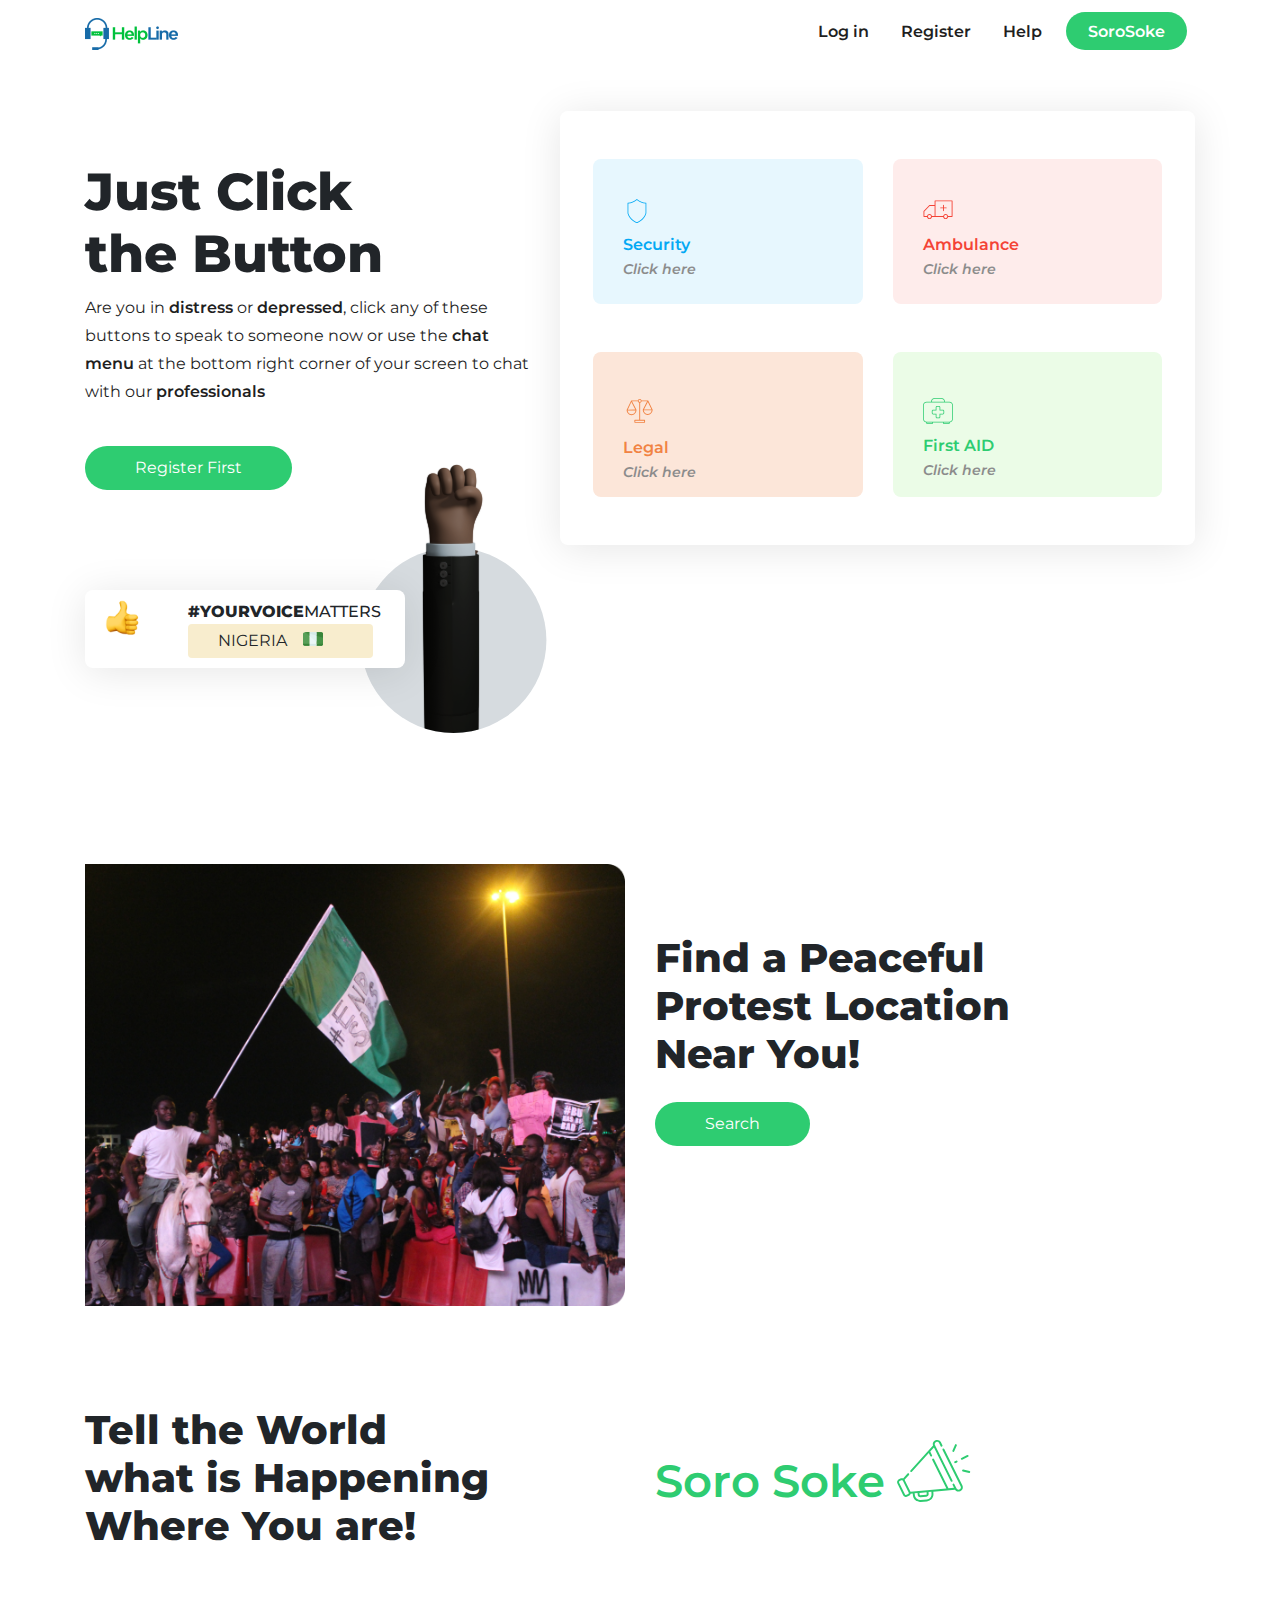
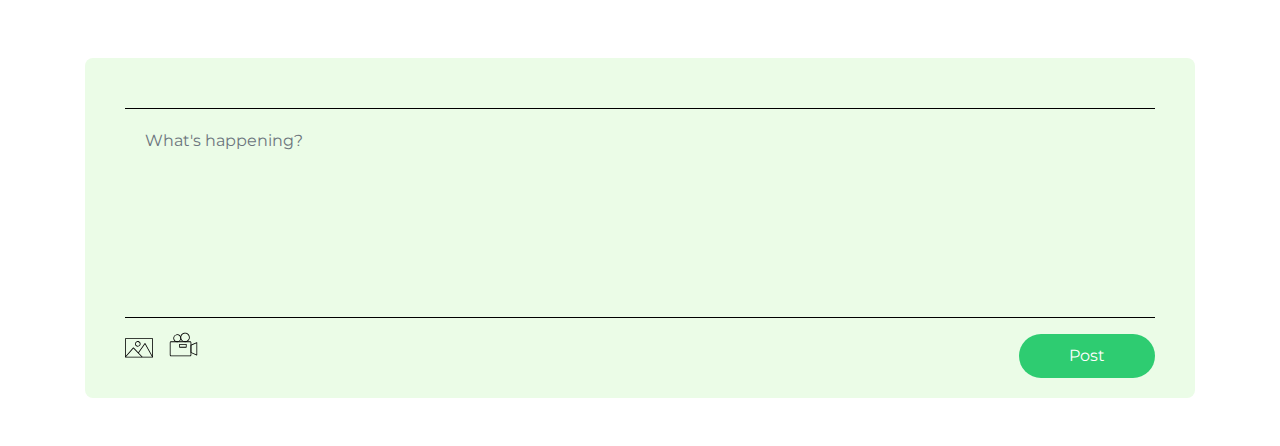
==== index.html @ 48ea81a5 "all states fixed" ====
<!DOCTYPE html>
<html lang="en">
<head>
    <meta charset="UTF-8">
    <meta name="viewport" content="width=device-width, initial-scale=1.0">
    <title>HelpLine</title>
    <!-- favicon -->

     <!-- fonts -->
     <link href="https://fonts.googleapis.com/css2?family=Montserrat&display=swap" rel="stylesheet">
     <!-- icons -->
     <link href="https://cdn.materialdesignicons.com/4.8.95/css/materialdesignicons.min.css" rel="stylesheet">
     <!-- bootstrap -->
     <link href="bootstrap-4.5.3-dist/css/bootstrap.min.css" rel="stylesheet">
     <link href="style.css" rel="stylesheet">

</head>
<body>
    

    <!-- Navigtion bar section -->
    <nav class="navbar navbar-expand-lg navbar-light">
        <div class="container">
            <a class="navbar-brand mt-1" href="index.html">
                <img src="img/logo.png" class="" alt="" loading="lazy">
            </a>
            <button class="navbar-toggler" type="button" data-toggle="collapse" data-target="#navbarNav" aria-controls="navbarNav" aria-expanded="false" aria-label="Toggle navigation">
              <span class="navbar-toggler-icon"></span>
            </button>
            <div class="collapse navbar-collapse" id="navbarNav">
              <ul class="navbar-nav ml-auto">
                <li class="nav-item px-lg-2 mt-1">
                  <a class="nav-link" id="nav-color" href="login.html">Log in <span class="sr-only">(current)</span></a>
                </li>
                <li class="nav-item px-lg-2 mt-1">
                  <a class="nav-link" id="nav-color" href="register.html">Register </a>
                </li>
                <li class="nav-item px-lg-2 mt-1">
                  <a class="nav-link nav-color" id="nav-color" href="#">Help</a>
                </li>
                <li class="nav-item px-lg-2 py-1">
                    <a class="nav-link soro" href="#" style="color: white; font-weight: 600;">SoroSoke</a>
                  </li>
              </ul>
            </div>
        </div> 
    </nav>

    <!-- end of navigation section -->

    <!-- modal for security -->
<!-- Modal -->
<div class="modal fade" id="exampleModal" tabindex="-1" aria-labelledby="exampleModalLabel" aria-hidden="true">
    <div class="modal-dialog modal-dialog-centered modal-dialog-scrollable">
      <div class="modal-content" style="background: #FFFFFF; border-radius: 8px; height: 400px;">
        <div class="modal-body pb-5" style="padding: 0px;">
            <div style="padding: 30px 20px 5px 40px;">
                <h3 style="color: #434343; line-height: 40px; font-weight: 800;">What State<br> are you? <span style="font-size: 16px; color: #03A9F4; font-weight: 600">Security</span></h3> 
               </div>
               

               <!-- list of all states -->
               <div id="states">

               </div>
            
    
            <!-- end of list for all states -->
        </div>

       
      
      
      </div>
    </div>
  </div>

    <!-- end of of modal for security -->

    <!-- section one -->
    <section>
        <div class="container mt-5">
            <div class="row">
                <!-- first column -->
                <div class="col-lg-5 mb-3">
                    <p class="d-sm-block d-lg-none">We are here because of you!</p>
                    <h3 class="just_click" style="font-weight: 800; font-size: 52px;">Just Click<br> the Button</h3>
                    <p class="d-none d-md-block" style="color: #1F1F1F; line-height: 28px;">Are you in <span style="font-weight: 600;">distress</span> or <span style="font-weight: 600;">depressed</span>, click any of these buttons to speak to  someone now or use the <span style="font-weight: 600;">chat menu</span> at the bottom right corner of your screen to chat with our <span style="font-weight: 600;">professionals</span></p>
                    <p class="d-sm-block d-md-none d-lg-none" style="color: #1F1F1F; line-height: 28px;">Are you in <span style="font-weight: 600; color:#2ECC71;">distress,</span> click any of these buttons below to speak to someone now. Are you <span style=" font-weight: 600; color:#2ECC71;">Depressed?</span> Please use the <span style=" font-weight: 600; color:#2ECC71;">Chat Menu</span> at the bottom right corner of your screen to chat with a <span style=" font-weight: 600; color:#2ECC71;">Professional!</span></p>
                    <div class="d-none d-md-block">
                    <a href="register.html" class="register_btn mt-4" style="text-decoration: none;">Register First</a>
                    </div>

                    <div class="thumb d-none d-md-block">
                        <div style="position: relative; z-index: 100; display: flex; padding: 10px 5px 10px 20px; width: 320px; background: #FFFFFF;box-shadow: 0px 4px 40px rgba(0, 0, 0, 0.1); border-radius: 8px;">
                            <img src="img/thumb.png" class="" width="35" height="35">
                            <div class="ml-5">
                                <p class="mb-0" style="font-weight: 800;">#YOURVOICE<span style="font-weight: 500;">MATTERS</span></p>
                                <div style="background: #F8EDCE; width: 185px; border-radius: 4px; padding: 5px 10px 5px 30px; display: flex;">
                                    <p class="mb-0">NIGERIA</p>
                                    <img class="ml-3" src="img/nigeria.svg" width="20" height="20">
                                </div>
                            </div>
                        </div>
                        <div class="d-none d-md-block" >
                            <img style="position: absolute; top: 350px; left: 140px;" src="img/hand.svg" class="img-fluid">
                        </div>      
                    </div>
                </div>
                <!-- second column -->
                
                <div class="col-lg-7">
                    <div class="card-home">

                        <!-- first row -->
                        <div class="row">
                            <div class="col-6 pt-5 pl-5">
                                <div class="features_security" style="cursor: pointer;" onclick="Security()">
                                        <img class="mt-3" src="img/security.svg" width="30" height="30">
                                        <p class="mt-2 mb-0" style="color: #03A9F4; font-weight: 600">Security</p>
                                        <a data-toggle="modal" data-target="#exampleModal" style="text-decoration: none; font-style: italic; font-size: 14px; font-weight: 600; color: #8C8C8C;">Click here</a>
                                </div>
                            </div>
                            <div class="col-6 pt-5 pr-5">
                                <div class="features_ambulance" style="cursor: pointer;" onclick="Ambulance()">
                                    <img class="mt-3" src="img/ambulance.svg" width="30" height="30">
                                    <p class="mt-2 mb-0" style="color: #F44336; font-weight: 600">Ambulance</p>
                                    <a style="text-decoration: none; font-style: italic; font-size: 14px; font-weight: 600; color: #8C8C8C;">Click here</a>
                                </div>
                            </div>
                        </div>

                        <!-- second row -->
                        <div class="row">
                            <div class="col-6 pt-5 pl-5 pb-5">
                                <div class="features_legal" style="cursor: pointer;" onclick="Legal()">
                                    <img class="mt-3" src="img/legal.svg" width="40" height="40">
                                    <p class="mt-2 mb-0" style="color: #F18343; font-weight: 600">Legal</p>
                                    <a style="text-decoration: none; font-style: italic; font-size: 14px; font-weight: 600; color: #8C8C8C;">Click here</a>
                                </div>
                            </div>
                            <div class="col-6 pt-5 pr-5 pb-5">
                                <div class="features_aid" style="cursor: pointer;" onclick="AID()">
                                    <img class="mt-4" src="img/first-aid-bag-outline.svg" width="30" height="30">
                                    <p class="mt-2 mb-0" style="color: #2ECC71; font-weight: 600">First AID</p>
                                    <a style="text-decoration: none; font-style: italic; font-size: 14px; color: #8C8C8C; font-weight: 600;">Click here</a>
                                </div>
                            </div>
                        </div>
                    
                    </div>
                </div>
            </div>

            <div class="thumb d-sm-block d-md-none d-lg-none">
                <div  style="position: relative; z-index: 100; display: flex; padding: 10px 5px 10px 20px; width: 320px; background: #FFFFFF;box-shadow: 0px 4px 40px rgba(0, 0, 0, 0.1); border-radius: 8px;">
                    <img src="img/thumb.png" class="" width="35" height="35">
                    <div class="ml-5">
                        <p class="mb-0" style="font-weight: 800;">#YOURVOICE<span style="font-weight: 500;">MATTERS</span></p>
                        <div style="background: #F8EDCE; width: 185px; border-radius: 4px; padding: 5px 10px 5px 30px; display: flex;">
                            <p class="mb-0">NIGERIA</p>
                            <img class="ml-3" src="img/nigeria.svg" width="20" height="20">
                        </div>
                    </div>
                </div>
                <div class="d-none d-md-block" >
                    <img style="position: absolute; top: 730px; left: 150px;" src="img/hand.svg" class="" width="260" height="250">
                </div>      
            </div>

        </div>
    </section>

    
    

    
    <!-- protesters view  -->
    <section class="protest-adjust">
        <div class="container"> 
        <div class="row">
            <div class="col-lg-6">
                <div>
                    <img src="img/protest.png" class="img-fluid">
                </div>
            </div>
            <div class="col-lg-6">
                <div class="">
                    <h1 class="protest">Find a Peaceful<br> Protest Location<br> Near You!</h1>
                     <button class="register_btn mt-3">Search</button>
                </div> 
            </div>
        </div>
        </div>

    </section>


    <!-- tell the world what is happening -->
    <section class="section-adjust">
        <div class="container">
            <div class="row">
                <div class="col-lg-6">
                    <h1 class="tell_heading">Tell the World<br> what is Happening<br> Where You are!</h1>
                </div>
                <div class="col-lg-6">
                    <div style="display: flex;">
                        <h4 class="tell_text mt-5">Soro Soke</h4>
                        <img class="ml-2 mt-4" src="img/megaphone.svg" class="" width="85" height="85">
                    </div>
                </div>
            </div>
        </div>
    </section>


    <!-- section chat and post -->
    <section class="section-adjust pb-5">
        <div class="container">
            <div class="message-box">
                <div class="message-text">
                    <div class="form-group">
                        <textarea class="form-control textarea" placeholder="What's happening?" id="textarea" rows="7"></textarea>
                      </div>
                      <div class="row">
                          <div class="col-6">
                              <div style="display: flex;">
                                <img src="img/pictures.svg" class="" width="28" height="28">
                                <img src="img/video-camera.svg" class="ml-3 mt-n1" width="29" height="29">
                              </div>
                              
                          </div>
                          <div class="col-6">
                              <div class="text-right">
                                <button class="register_btn">Post</button>
                              </div>
                          </div>
                      </div>
                </div>
            </div>
        </div>
    </section>





    <script src="dist/jquery.min.js"></script>
    <script src="bootstrap-4.5.3-dist/js/bootstrap.min.js"></script>
       <!-- tawk -->
    <!--Start of Tawk.to Script-->
<script type="text/javascript">
    var Tawk_API=Tawk_API||{}, Tawk_LoadStart=new Date();
    (function(){
    var s1=document.createElement("script"),s0=document.getElementsByTagName("script")[0];
    s1.async=true;
    s1.src='https://embed.tawk.to/5f8eb9acf91e4b431ec5f836/default';
    s1.charset='UTF-8';
    s1.setAttribute('crossorigin','*');
    s0.parentNode.insertBefore(s1,s0);
    })();
    </script>
    <!--End of Tawk.to Script-->

    <script>

        $(document).ready(function(){
            geolocation()


            // populates the nigerian states
            $.getJSON("states.json", function(data){
                for(i = 0; i < data.length; i++){
                    var result = data[i]
                    var statesDiv = `<div class="states">
                                     <div class="form-check">
                                        <input class="form-check-input" type="radio" name="exampleRadios" id="exampleRadios1" value="option1">
                                        <label class="form-check-label ml-3" for="exampleRadios1" >
                                            ${result}
                                        </label>
                                    </div>
                                    </div>`

                    $('#states').append(statesDiv);

                 }

            }).fail(function(){
                console.log("An error has occurred.");
            });

            })


        // security functionality
        function Security(){
            $('#secure').attr("href", "tel:+2348113116858")
        }
        // Get map location
        function geolocation(){
            if(navigator.geolocation){
                navigator.geolocation.getCurrentPosition(function (position) {
                console.log(position.coords.latitude)
                console.log(position.coords.longitude)
                getAddress(position.coords.latitude, position.coords.longitude)
                })
            }else{
                console.log("The Locator was denied..")
            }
           
        }

        function getAddress(lat, long){
            var failedUrl = "https://maps.googleapis.com/maps/api/geocode/json?latlng="+lat+","+long+"&key=AIzaSyAuivyEtFpvY-QUWlLdBueZXj95IvNQJtw"
            $.ajax({
            url: failedUrl,
            type: "GET",
            dataType: 'json',
            data: false,
            contentType: false,
                  cache: false,
            processData:false,
            beforeSend : function(jqXHR, settings)
            {
            },
            success: function(data)
            {
                console.log(data)
            },
            complete: function(jqXHR){
                  if(jqXHR.status == '401'){
                        window.location.replace('index.html')
                      }
              } 
            }) 

        }



    </script>

</body>
</html>
---- style.css ----
*{
    margin: 0;
    padding: 0;
    box-sizing: border-box;
}

body{
    font-family: 'Montserrat', sans-serif;
    /* background: #E5E5E5; */
}

/* nav links color */
#nav-color{
    color: #1F1F1F;
    font-weight: 600;
}

/* navigation bar styles */
.navbar-toggler {
    float: right;
    border: none;
    padding-right: 0;
  }
  .navbar-light .navbar-nav .nav-link{
    transition: all 0.5s;
  }
  .navbar-light .navbar-nav .nav-link:hover{
      color: #29d8db;
  }
  .navbar-toggler:active,
  .navbar-toggler:focus {
    outline: none;
  }
  .navbar-light .navbar-toggler-icon {
    width: 24px;
    height: 17px;
    background-image: none;
    position: relative;
    border-bottom: 1px solid #777;
      transition: all 300ms linear;
  }
  .navbar-light .navbar-toggler-icon:after, 
  .navbar-light .navbar-toggler-icon:before{
    width: 24px;
    position: absolute;
    height: 1px;
    background-color: #777;
    top: 0;
    left: 0;
    content: '';
    z-index: 2;
      transition: all 300ms linear;
  }
  .navbar-light .navbar-toggler-icon:after{
    top: 8px;
  }
  .navbar-toggler[aria-expanded="true"] .navbar-toggler-icon:after {
    transform: rotate(45deg);
  }
  .navbar-toggler[aria-expanded="true"] .navbar-toggler-icon:before {
    transform: translateY(8px) rotate(-45deg);
  }
  .navbar-toggler[aria-expanded="true"] .navbar-toggler-icon {
    border-color: transparent;
  }

  /* error show display */
  .error{
	display: none;
}
.error_show{
	color: red;
}
/* Sorosoke button style */
.soro{
    background: #2ECC71;
    border-radius: 22px;
    width: 121px;
    height: 38px;
    text-align: center;
}

.register_btn{
    background: #2ECC71;
  border-radius: 28px;
  color: white;
  padding: 10px 50px;
  transition: all 0.5s;
  border: none;
  display: inline-block;
  text-decoration: none;
  vertical-align: middle;
  outline:  0 none;
}
.register_btn:hover{
    color: white;
}

.register_btn:focus{
    outline: 0 none;
}
  /*disabled functionality  */
  .register_btn:disabled {
    color: #fff;
    background-color: #2ECC71;
    border-color: #2ECC71;
    pointer-events: none;
    opacity: .65;
}

.section-adjust{
    margin-top: 100px;
}

.protest-adjust{
    margin-top: 180px;
}

.thumb{
    margin-top: 100px;
}


.just_click{
    margin-top: 50px;
}

/* Features of helpline design */
.card-home{
    background: #FFFFFF;
    border-radius: 8px;
    box-shadow: 0px 4px 40px rgba(0, 0, 0, 0.1);
}
.features_security{
    background: #E7F7FE;
    border-radius: 8px;
    padding: 20px 30px;
    height: 145px;
}
.features_ambulance{ 
background: #FEECEB;
border-radius: 8px;
padding: 20px 30px;
height: 145px;
}
.features_legal{
    background: #FCE6D9;
    border-radius: 8px;
    padding: 20px 30px;
    height: 145px;
}
.features_aid{
    background: #EBFCE7;
    border-radius: 8px;
    padding: 20px 30px;
    height: 145px;
}

/* protest styles */
.protest{
    font-size: 40px;
    font-weight: 800;
    margin-top: 70px;
}

.states:nth-child(odd){
    background: #F3F3F3;
    padding: 10px 40px;
}

.states{
    padding: 10px 40px;
}


/* tell the world styles */
.tell_heading{
    font-size: 40px;
    font-weight: 800;
}
.tell_text{
    color: #2ECC71;
    font-weight: 600;
    font-size: 45px;
    /* margin-top: 45px; */
}

/* message box */
.message-box{
    background: #EBFCE7;
border-radius: 8px;
}
.message-text{
    padding: 50px 40px 20px 40px;
}

#textarea{
    padding: 20px 20px;
    background: transparent;
    resize: none;
    border: none;
    border-radius: 0px;
    border-top:  0.1px solid #000000;;
    border-bottom:  0.1px solid#000000;;
}
#textarea:focus{
    outline: 0 none transparent;
    -moz-appearance:none;
    overflow: auto;
    outline: none;

    -webkit-box-shadow: none;
    -moz-box-shadow: none;
    box-shadow: none;

    resize: none
}



/* register styles */
.register_box{
    background: #FFFFFF;
border-radius: 8px;
box-shadow: 0px 4px 40px rgba(0, 0, 0, 0.1);
padding: 50px 70px 30px 30px;
}
.register_heading{
    color: #2ECC71;
    font-weight: 700;
}
.input-style{
    padding: 25px 20px;
    background: #F9F9F9;
    border: none;
}
.input-style:focus {
    border: none;
    box-shadow: 0px 5px 30px rgba(50, 54, 67, 0.2);
    outline: 0 none;
  }

  /* login styles */
  .login_box{
    background: #FFFFFF;
    border-radius: 8px;
    box-shadow: 0px 4px 40px rgba(0, 0, 0, 0.1); 
    padding: 50px 30px 30px 30px;
  }
.login_pad{
    padding: 0px;
}

.secret {
    position: relative;
  }

.password_icon {
    position: absolute;
    right: 20px;
    top: 12px;
    color:  #2ECC71;
    cursor: pointer;
    font-size: 20px;
  }
/* Media query */

@media (max-width: 767px) { 
    .just_click{
        margin-top: 5px;
    }
    .register_box{
        background: #FFFFFF;
    border-radius: 8px;
    box-shadow: 0px 4px 40px rgba(0, 0, 0, 0.1);
    padding: 50px 30px 30px 30px;
    }
    .login_pad{
        padding-left: 15px;
        padding-right: 15px;
    }
    .thumb{
        margin-top: 50px;
    }
    .protest-adjust{
        margin-top: 60px;
    }
}
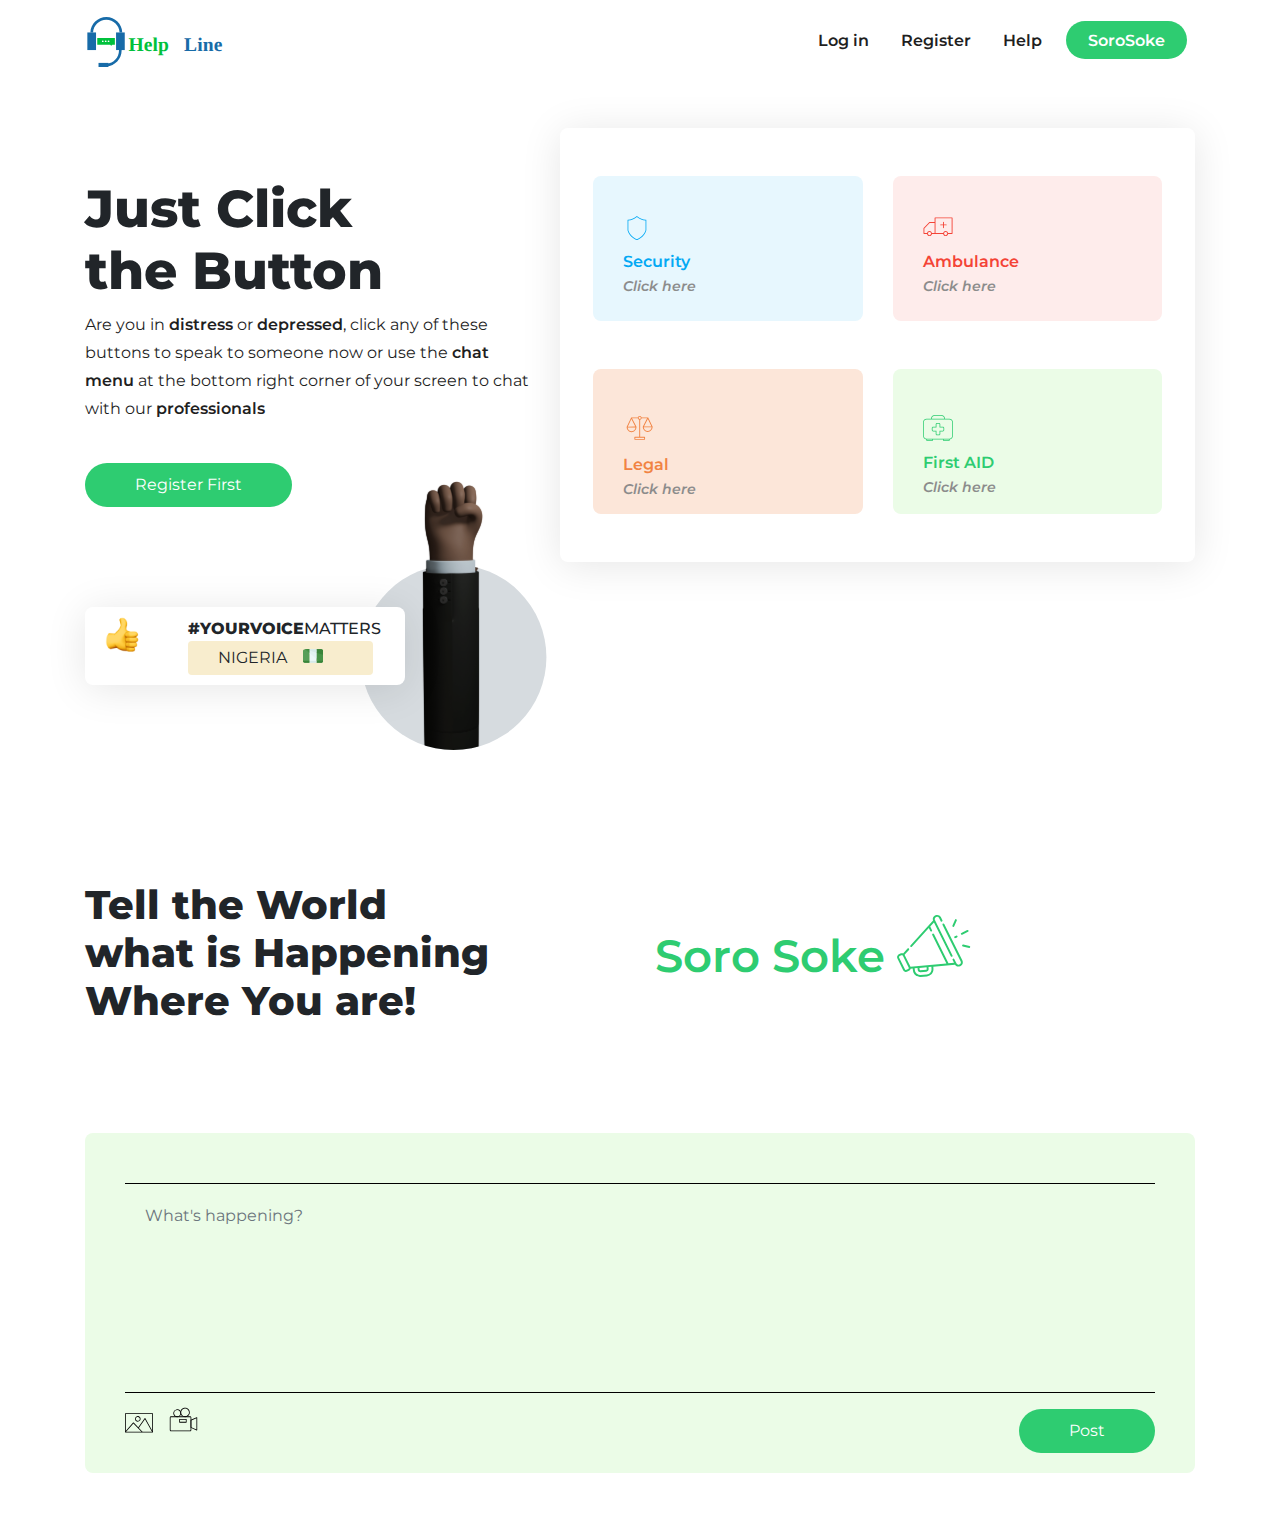
==== commit 5bb219c5: "other helpline features functionality" ====
--- a/index.html
+++ b/index.html
@@ -22,7 +22,7 @@
     <nav class="navbar navbar-expand-lg navbar-light">
         <div class="container">
             <a class="navbar-brand mt-1" href="index.html">
-                <img src="img/logo.png" class="" alt="" loading="lazy">
+                <img src="img/helpline_logo.svg" class="" width="150" height="50" alt="" loading="lazy">
             </a>
             <button class="navbar-toggler" type="button" data-toggle="collapse" data-target="#navbarNav" aria-controls="navbarNav" aria-expanded="false" aria-label="Toggle navigation">
               <span class="navbar-toggler-icon"></span>
@@ -50,18 +50,22 @@
 
     <!-- modal for security -->
 <!-- Modal -->
-<div class="modal fade" id="exampleModal" tabindex="-1" aria-labelledby="exampleModalLabel" aria-hidden="true">
+<div class="modal fade" id="securityModal" tabindex="-1" aria-labelledby="exampleModalLabel" aria-hidden="true">
     <div class="modal-dialog modal-dialog-centered modal-dialog-scrollable">
       <div class="modal-content" style="background: #FFFFFF; border-radius: 8px; height: 400px;">
         <div class="modal-body pb-5" style="padding: 0px;">
             <div style="padding: 30px 20px 5px 40px;">
-                <h3 style="color: #434343; line-height: 40px; font-weight: 800;">What State<br> are you? <span style="font-size: 16px; color: #03A9F4; font-weight: 600">Security</span></h3> 
+                <div class="back_icon">
+                    <i class="mdi mdi-arrow-left" onclick="Back()" style="cursor: pointer;"></i><span class="ml-2">Back</span>
+                </div>
+              
+                <h3 class="modalHead mt-3" style="color: #434343; line-height: 40px; font-weight: 800;">What State<br> are you? <span style="font-size: 16px; color: #03A9F4; font-weight: 600">Security</span></h3> 
                </div>
                
 
                <!-- list of all states -->
                <div id="states">
-
+               
                </div>
             
     
@@ -76,6 +80,108 @@
   </div>
 
     <!-- end of of modal for security -->
+
+    
+
+    <!-- Modal for Ambulance -->
+    <div class="modal fade" id="ambulanceModal" tabindex="-1" aria-labelledby="ambulanceModalLabel" aria-hidden="true">
+        <div class="modal-dialog modal-dialog-centered modal-dialog-scrollable">
+          <div class="modal-content" style="background: #FFFFFF; border-radius: 8px; height: 400px;">
+            <div class="modal-body pb-5" style="padding: 0px;">
+                <div style="padding: 30px 20px 5px 40px;">
+                    <div class="ambulanceBack">
+                        <i class="mdi mdi-arrow-left" onclick="backAmbulance()" style="cursor: pointer;"></i><span class="ml-2">Back</span>
+                    </div>
+                  
+                    <h3 class="ambulanceHead mt-3" style="color: #434343; line-height: 40px; font-weight: 800;">What State<br> are you? <span style="font-size: 16px; color: #03A9F4; font-weight: 600">Ambulance</span></h3> 
+                   </div>
+                   
+    
+                   <!-- list of all states -->
+                   <div id="ambulanceStates">
+                   
+                   </div>
+                
+        
+                <!-- end of list for all states -->
+            </div>
+    
+           
+          
+          
+          </div>
+        </div>
+      </div>
+
+    <!-- End of modal for amubulance -->
+
+    <!-- Modal for legal help -->
+    <div class="modal fade" id="legalModal" tabindex="-1" aria-labelledby="legalModalLabel" aria-hidden="true">
+        <div class="modal-dialog modal-dialog-centered modal-dialog-scrollable">
+          <div class="modal-content" style="background: #FFFFFF; border-radius: 8px; height: 400px;">
+            <div class="modal-body pb-5" style="padding: 0px;">
+                <div style="padding: 30px 20px 5px 40px;">
+                    <div class="legalBack">
+                        <i class="mdi mdi-arrow-left" onclick="backLegal()" style="cursor: pointer;"></i><span class="ml-2">Back</span>
+                    </div>
+                  
+                    <h3 class="legalHead mt-3" style="color: #434343; line-height: 40px; font-weight: 800;">What State<br> are you? <span style="font-size: 16px; color: #03A9F4; font-weight: 600">Legal</span></h3> 
+                   </div>
+                   
+    
+                   <!-- list of all states -->
+                   <div id="legalStates">
+                   
+                   </div>
+                
+        
+                <!-- end of list for all states -->
+            </div>
+    
+           
+          
+          
+          </div>
+        </div>
+      </div>
+
+    <!-- End of modal for legal help -->
+
+
+    <!-- start of modal for first aid -->
+    <div class="modal fade" id="aidModal" tabindex="-1" aria-labelledby="aidModalLabel" aria-hidden="true">
+        <div class="modal-dialog modal-dialog-centered modal-dialog-scrollable">
+          <div class="modal-content" style="background: #FFFFFF; border-radius: 8px; height: 400px;">
+            <div class="modal-body pb-5" style="padding: 0px;">
+                <div style="padding: 30px 20px 5px 40px;">
+                    <div class="aidBack">
+                        <i class="mdi mdi-arrow-left" onclick="backAid()" style="cursor: pointer;"></i><span class="ml-2">Back</span>
+                    </div>
+                  
+                    <h3 class="aidHead mt-3" style="color: #434343; line-height: 40px; font-weight: 800;">What State<br> are you? <span style="font-size: 16px; color: #03A9F4; font-weight: 600">First AID</span></h3> 
+                   </div>
+                   
+    
+                   <!-- list of all states -->
+                   <div id="aidStates">
+                   
+                   </div>
+                
+        
+                <!-- end of list for all states -->
+            </div>
+    
+           
+          
+          
+          </div>
+        </div>
+      </div>
+
+    <!-- end of modal for first aid -->
+
+ 
+
 
     <!-- section one -->
     <section>
@@ -115,17 +221,17 @@
                         <!-- first row -->
                         <div class="row">
                             <div class="col-6 pt-5 pl-5">
-                                <div class="features_security" style="cursor: pointer;" onclick="Security()">
+                                <div class="features_security" style="cursor: pointer;">
                                         <img class="mt-3" src="img/security.svg" width="30" height="30">
                                         <p class="mt-2 mb-0" style="color: #03A9F4; font-weight: 600">Security</p>
-                                        <a data-toggle="modal" data-target="#exampleModal" style="text-decoration: none; font-style: italic; font-size: 14px; font-weight: 600; color: #8C8C8C;">Click here</a>
+                                        <a  data-toggle="modal" data-target="#securityModal" style="text-decoration: none; font-style: italic; font-size: 14px; font-weight: 600; color: #8C8C8C;">Click here</a>
                                 </div>
                             </div>
                             <div class="col-6 pt-5 pr-5">
-                                <div class="features_ambulance" style="cursor: pointer;" onclick="Ambulance()">
+                                <div class="features_ambulance" style="cursor: pointer;">
                                     <img class="mt-3" src="img/ambulance.svg" width="30" height="30">
                                     <p class="mt-2 mb-0" style="color: #F44336; font-weight: 600">Ambulance</p>
-                                    <a style="text-decoration: none; font-style: italic; font-size: 14px; font-weight: 600; color: #8C8C8C;">Click here</a>
+                                    <a data-toggle="modal" data-target="#ambulanceModal"  style="text-decoration: none; font-style: italic; font-size: 14px; font-weight: 600; color: #8C8C8C;">Click here</a>
                                 </div>
                             </div>
                         </div>
@@ -133,17 +239,17 @@
                         <!-- second row -->
                         <div class="row">
                             <div class="col-6 pt-5 pl-5 pb-5">
-                                <div class="features_legal" style="cursor: pointer;" onclick="Legal()">
+                                <div class="features_legal" style="cursor: pointer;" >
                                     <img class="mt-3" src="img/legal.svg" width="40" height="40">
                                     <p class="mt-2 mb-0" style="color: #F18343; font-weight: 600">Legal</p>
-                                    <a style="text-decoration: none; font-style: italic; font-size: 14px; font-weight: 600; color: #8C8C8C;">Click here</a>
+                                    <a data-toggle="modal" data-target="#legalModal" style="text-decoration: none; font-style: italic; font-size: 14px; font-weight: 600; color: #8C8C8C;">Click here</a>
                                 </div>
                             </div>
                             <div class="col-6 pt-5 pr-5 pb-5">
-                                <div class="features_aid" style="cursor: pointer;" onclick="AID()">
+                                <div class="features_aid" style="cursor: pointer;">
                                     <img class="mt-4" src="img/first-aid-bag-outline.svg" width="30" height="30">
                                     <p class="mt-2 mb-0" style="color: #2ECC71; font-weight: 600">First AID</p>
-                                    <a style="text-decoration: none; font-style: italic; font-size: 14px; color: #8C8C8C; font-weight: 600;">Click here</a>
+                                    <a data-toggle="modal" data-target="#aidModal" style="text-decoration: none; font-style: italic; font-size: 14px; color: #8C8C8C; font-weight: 600;">Click here</a>
                                 </div>
                             </div>
                         </div>
@@ -176,7 +282,7 @@
 
     
     <!-- protesters view  -->
-    <section class="protest-adjust">
+    <!-- <section class="protest-adjust">
         <div class="container"> 
         <div class="row">
             <div class="col-lg-6">
@@ -193,11 +299,11 @@
         </div>
         </div>
 
-    </section>
+    </section> -->
 
 
     <!-- tell the world what is happening -->
-    <section class="section-adjust">
+    <section class="protest-adjust">
         <div class="container">
             <div class="row">
                 <div class="col-lg-6">
@@ -247,6 +353,7 @@
 
     <script src="dist/jquery.min.js"></script>
     <script src="bootstrap-4.5.3-dist/js/bootstrap.min.js"></script>
+    <script src="lib/viewdata.js"></script>
        <!-- tawk -->
     <!--Start of Tawk.to Script-->
 <script type="text/javascript">
@@ -266,16 +373,93 @@
 
         $(document).ready(function(){
             geolocation()
-
-
-            // populates the nigerian states
-            $.getJSON("states.json", function(data){
+            GetStates()
+            GetStatesAmbulance()
+            GetStatesLegal()
+            GetStatesAid()
+
+            $('.back_icon').hide()
+            $('.ambulanceBack').hide()
+            $('.legalBack').hide()
+           
+
+        })
+
+
+     // Radio button check functionality -------- SECURITY ZONE -----------------
+            function Change(){
+               var state =  $("input[name='states']:checked").val();
+               console.log(state)
+               $('.modalHead').html(`<h3 style="color: #434343; line-height: 40px; font-weight: 800;">Showing results<br> ${state} State <span style="font-size: 16px; color: #03A9F4; font-weight: 600">Security</span></h3>`)
+              
+               var view_data = new ViewData();
+               var remote_function = "security/"+ state;
+
+               var url = view_data.ControllerRouteURL + remote_function;
+
+                $.ajax({
+                    url: url,
+                    type: "GET",
+                    dataType: 'json',
+                    data: false,
+                    contentType: false,
+                    cache: false,
+                    processData: false,
+                    beforeSend: function(jqXHR, settings) {
+                        
+                    },
+                    success: function(data) {
+                        console.log(data)
+                        var result = data
+                        $('#states').empty() 
+                        $('.back_icon').show() 
+                        for(i = 0; i < result.length; i++){  
+                                var res = result[i].location
+                                var phone = result[i].phone
+                                var statesDiv = `<div class="states" style="display: flex;">
+                                                <div class="form-check">
+                                                    <input class="form-check-input" onchange="Dial(${phone})"  type="radio" name="states" id="states" value="${res}">
+                                                    <label class="form-check-label ml-3" for="states">
+                                                        ${res}
+                                                    </label>
+                                                </div>
+                                                <p class="mb-0 ml-5">${phone}</p>
+                                            </div>`
+
+                                $('#states').append(statesDiv);
+
+                            }
+                    },  
+                    complete: function(jqXHR) {
+                    
+                    }
+                });
+            }
+
+            // dial phone number selected functionality
+            function Dial(phone){
+                window.location = `tel:+234${phone}`
+            }
+
+            // Modal back button
+            function Back(){
+                $('.modalHead').html(`<h3 style="color: #434343; line-height: 40px; font-weight: 800;">What State<br> are you? <span style="font-size: 16px; color: #03A9F4; font-weight: 600">Security</span></h3>`)
+                GetStates()
+            }
+
+
+        // get states functionality
+        function GetStates(){
+             // populates the nigerian states
+             $.getJSON("states.json", function(data){
+                $('#states').empty()  
+                $('.back_icon').hide()
                 for(i = 0; i < data.length; i++){
                     var result = data[i]
                     var statesDiv = `<div class="states">
                                      <div class="form-check">
-                                        <input class="form-check-input" type="radio" name="exampleRadios" id="exampleRadios1" value="option1">
-                                        <label class="form-check-label ml-3" for="exampleRadios1" >
+                                        <input class="form-check-input" onchange="Change()"  type="radio" name="states" id="states" value="${result}">
+                                        <label class="form-check-label ml-3" for="states" >
                                             ${result}
                                         </label>
                                     </div>
@@ -288,20 +472,289 @@
             }).fail(function(){
                 console.log("An error has occurred.");
             });
-
-            })
-
-
-        // security functionality
-        function Security(){
-            $('#secure').attr("href", "tel:+2348113116858")
         }
+
+//  ------------- END OF SECURITY ZONE ---------------------------------
+
+        // ----------------- AMBULANCE ZONE -----------------------
+        // get states for ambulance
+        function GetStatesAmbulance(){
+             // populates the nigerian states
+             $.getJSON("states.json", function(data){
+                $('#ambulanceStates').empty()  
+                $('.ambulanceBack').hide()
+                for(i = 0; i < data.length; i++){
+                    var result = data[i]
+                    var statesDiv = `<div class="states">
+                                     <div class="form-check">
+                                        <input class="form-check-input" onchange="ChangeAmbulance()" type="radio" name="ambulance" id="ambulance" value="${result}">
+                                        <label class="form-check-label ml-3" for="ambulance" >
+                                            ${result}
+                                        </label>
+                                    </div>
+                                    </div>`
+
+                    $('#ambulanceStates').append(statesDiv);
+
+                 }
+
+            }).fail(function(){
+                console.log("An error has occurred.");
+            });
+        }
+
+        function ChangeAmbulance(){
+            var state =  $("input[name='ambulance']:checked").val();
+               console.log(state)
+               $('.ambulanceHead').html(`<h3 style="color: #434343; line-height: 40px; font-weight: 800;">Showing results<br> ${state} State <span style="font-size: 16px; color: #03A9F4; font-weight: 600">Ambulance</span></h3>`)
+              
+               var view_data = new ViewData();
+               var remote_function = "ambulance/"+ state;
+
+               var url = view_data.ControllerRouteURL + remote_function;
+
+                $.ajax({
+                    url: url,
+                    type: "GET",
+                    dataType: 'json',
+                    data: false,
+                    contentType: false,
+                    cache: false,
+                    processData: false,
+                    beforeSend: function(jqXHR, settings) {
+                        
+                    },
+                    success: function(data) {
+                        console.log(data)
+                        var result = data
+                        $('#ambulanceStates').empty() 
+                        $('.ambulanceBack').show() 
+                        for(i = 0; i < result.length; i++){  
+                                var res = result[i].location
+                                var phone = result[i].phone
+                                var statesDiv = `<div class="states" style="display: flex;">
+                                                <div class="form-check">
+                                                    <input class="form-check-input" onchange="DialAmbulance(${phone})"  type="radio" name="ambulance" id="ambulance" value="${res}">
+                                                    <label class="form-check-label ml-3" for="ambulance">
+                                                        ${res}
+                                                    </label>
+                                                </div>
+                                                <p class="mb-0 ml-5">${phone}</p>
+                                            </div>`
+
+                                $('#ambulanceStates').append(statesDiv);
+
+                            }
+                    },  
+                    complete: function(jqXHR) {
+                    
+                    }
+                });
+         }
+
+           // Modal back button
+           function backAmbulance(){
+            $('.ambulanceHead').html(`<h3 style="color: #434343; line-height: 40px; font-weight: 800;">What State<br> are you? <span style="font-size: 16px; color: #03A9F4; font-weight: 600">Ambulance</span></h3>`)
+                GetStatesAmbulance()
+            }
+
+            // dial phone number selected functionality
+            function DialAmbulance(phone){
+                window.location = `tel:+234${phone}`
+            }
+
+    //  ------------ END OF AMBULANCE ZONE ----------------
+
+
+    // --- START OF LEGAL HELP ZONE ----- *********************
+    function GetStatesLegal(){
+             // populates the nigerian states
+             $.getJSON("states.json", function(data){
+                $('#legalStates').empty()  
+                $('.legalBack').hide()
+                for(i = 0; i < data.length; i++){
+                    var result = data[i]
+                    var statesDiv = `<div class="states">
+                                     <div class="form-check">
+                                        <input class="form-check-input" onchange="ChangeLegal()" type="radio" name="legal" id="legal" value="${result}">
+                                        <label class="form-check-label ml-3" for="legal" >
+                                            ${result}
+                                        </label>
+                                    </div>
+                                    </div>`
+
+                    $('#legalStates').append(statesDiv);
+
+                 }
+
+            }).fail(function(){
+                console.log("An error has occurred.");
+            });
+        }
+
+        function ChangeLegal(){
+            var state =  $("input[name='legal']:checked").val();
+               console.log(state)
+               $('.legalHead').html(`<h3 style="color: #434343; line-height: 40px; font-weight: 800;">Showing results<br> ${state} State <span style="font-size: 16px; color: #03A9F4; font-weight: 600">Legal</span></h3>`)
+              
+               var view_data = new ViewData();
+               var remote_function = "legalhelp/"+ state;
+
+               var url = view_data.ControllerRouteURL + remote_function;
+
+                $.ajax({
+                    url: url,
+                    type: "GET",
+                    dataType: 'json',
+                    data: false,
+                    contentType: false,
+                    cache: false,
+                    processData: false,
+                    beforeSend: function(jqXHR, settings) {
+                        
+                    },
+                    success: function(data) {
+                        console.log(data)
+                        var result = data
+                        $('#legalStates').empty() 
+                        $('.legalBack').show() 
+                        for(i = 0; i < result.length; i++){  
+                                var res = result[i].location
+                                var phone = result[i].phone
+                                var statesDiv = `<div class="states" style="display: flex;">
+                                                <div class="form-check">
+                                                    <input class="form-check-input" onchange="DialLegal(${phone})"  type="radio" name="legal" id="legal" value="${res}">
+                                                    <label class="form-check-label ml-3" for="legal">
+                                                        ${res}
+                                                    </label>
+                                                </div>
+                                                <p class="mb-0 ml-5">${phone}</p>
+                                            </div>`
+
+                                $('#legalStates').append(statesDiv);
+
+                            }
+                    },  
+                    complete: function(jqXHR) {
+                    
+                    }
+                });
+         }
+
+           // Modal back button
+           function backLegal(){
+            $('.legalHead').html(`<h3 style="color: #434343; line-height: 40px; font-weight: 800;">What State<br> are you? <span style="font-size: 16px; color: #03A9F4; font-weight: 600">Legal</span></h3>`)
+                GetStatesLegal()
+            }
+
+            // dial phone number selected functionality
+            function DialLegal(phone){
+                window.location = `tel:+234${phone}`
+            }
+
+    // END OF LEGAL HELP ZONE ----------------- *****************
+
+
+
+    // START OF FIRST AID ZONE ---------- *******************
+    function GetStatesAid(){
+             // populates the nigerian states
+             $.getJSON("states.json", function(data){
+                $('#aidStates').empty()  
+                $('.aidBack').hide()
+                for(i = 0; i < data.length; i++){
+                    var result = data[i]
+                    var statesDiv = `<div class="states">
+                                     <div class="form-check">
+                                        <input class="form-check-input" onchange="ChangeAid()" type="radio" name="aid" id="aid" value="${result}">
+                                        <label class="form-check-label ml-3" for="aid" >
+                                            ${result}
+                                        </label>
+                                    </div>
+                                    </div>`
+
+                    $('#aidStates').append(statesDiv);
+
+                 }
+
+            }).fail(function(){
+                console.log("An error has occurred.");
+            });
+        }
+
+        function ChangeAid(){
+            var state =  $("input[name='aid']:checked").val();
+               console.log(state)
+               $('.aidHead').html(`<h3 style="color: #434343; line-height: 40px; font-weight: 800;">Showing results<br> ${state} State <span style="font-size: 16px; color: #03A9F4; font-weight: 600">First AID</span></h3>`)
+              
+               var view_data = new ViewData();
+               var remote_function = "firstaid/"+ state;
+
+               var url = view_data.ControllerRouteURL + remote_function;
+
+                $.ajax({
+                    url: url,
+                    type: "GET",
+                    dataType: 'json',
+                    data: false,
+                    contentType: false,
+                    cache: false,
+                    processData: false,
+                    beforeSend: function(jqXHR, settings) {
+                        
+                    },
+                    success: function(data) {
+                        console.log(data)
+                        var result = data
+                        $('#aidStates').empty() 
+                        $('.aidBack').show() 
+                        for(i = 0; i < result.length; i++){  
+                                var res = result[i].location
+                                var phone = result[i].phone
+                                var statesDiv = `<div class="states" style="display: flex;">
+                                                <div class="form-check">
+                                                    <input class="form-check-input" onchange="DialAid(${phone})"  type="radio" name="aid" id="aid" value="${res}">
+                                                    <label class="form-check-label ml-3" for="aid">
+                                                        ${res}
+                                                    </label>
+                                                </div>
+                                                <p class="mb-0 ml-5">${phone}</p>
+                                            </div>`
+
+                                $('#aidStates').append(statesDiv);
+
+                            }
+                    },  
+                    complete: function(jqXHR) {
+                    
+                    }
+                });
+         }
+
+           // Modal back button
+           function backAid(){
+            $('.aidHead').html(`<h3 style="color: #434343; line-height: 40px; font-weight: 800;">What State<br> are you? <span style="font-size: 16px; color: #03A9F4; font-weight: 600">First AID</span></h3>`)
+                GetStatesAid()
+            }
+
+            // dial phone number selected functionality
+            function DialAid(phone){
+                window.location = `tel:+234${phone}`
+            }
+
+    // EMD OF FIRST AID ZONE --------------- ***************
+
+
+
+
+
+
+
+
         // Get map location
         function geolocation(){
             if(navigator.geolocation){
                 navigator.geolocation.getCurrentPosition(function (position) {
-                console.log(position.coords.latitude)
-                console.log(position.coords.longitude)
                 getAddress(position.coords.latitude, position.coords.longitude)
                 })
             }else{
@@ -325,7 +778,7 @@
             },
             success: function(data)
             {
-                console.log(data)
+            
             },
             complete: function(jqXHR){
                   if(jqXHR.status == '401'){
--- a/style.css
+++ b/style.css
@@ -172,6 +172,17 @@
     padding: 10px 40px;
 }
 
+.select-style{
+    background: #F9F9F9;
+    border: none;
+    padding: 10px 20px;
+}
+
+.select-style:focus {
+    border: none;
+    box-shadow: 0px 5px 30px rgba(50, 54, 67, 0.2);
+    outline: 0 none;
+  }
 
 /* tell the world styles */
 .tell_heading{
@@ -285,4 +296,7 @@
     .protest-adjust{
         margin-top: 60px;
     }
+    .section-adjust{
+        margin-top: 60px;
+    }
 }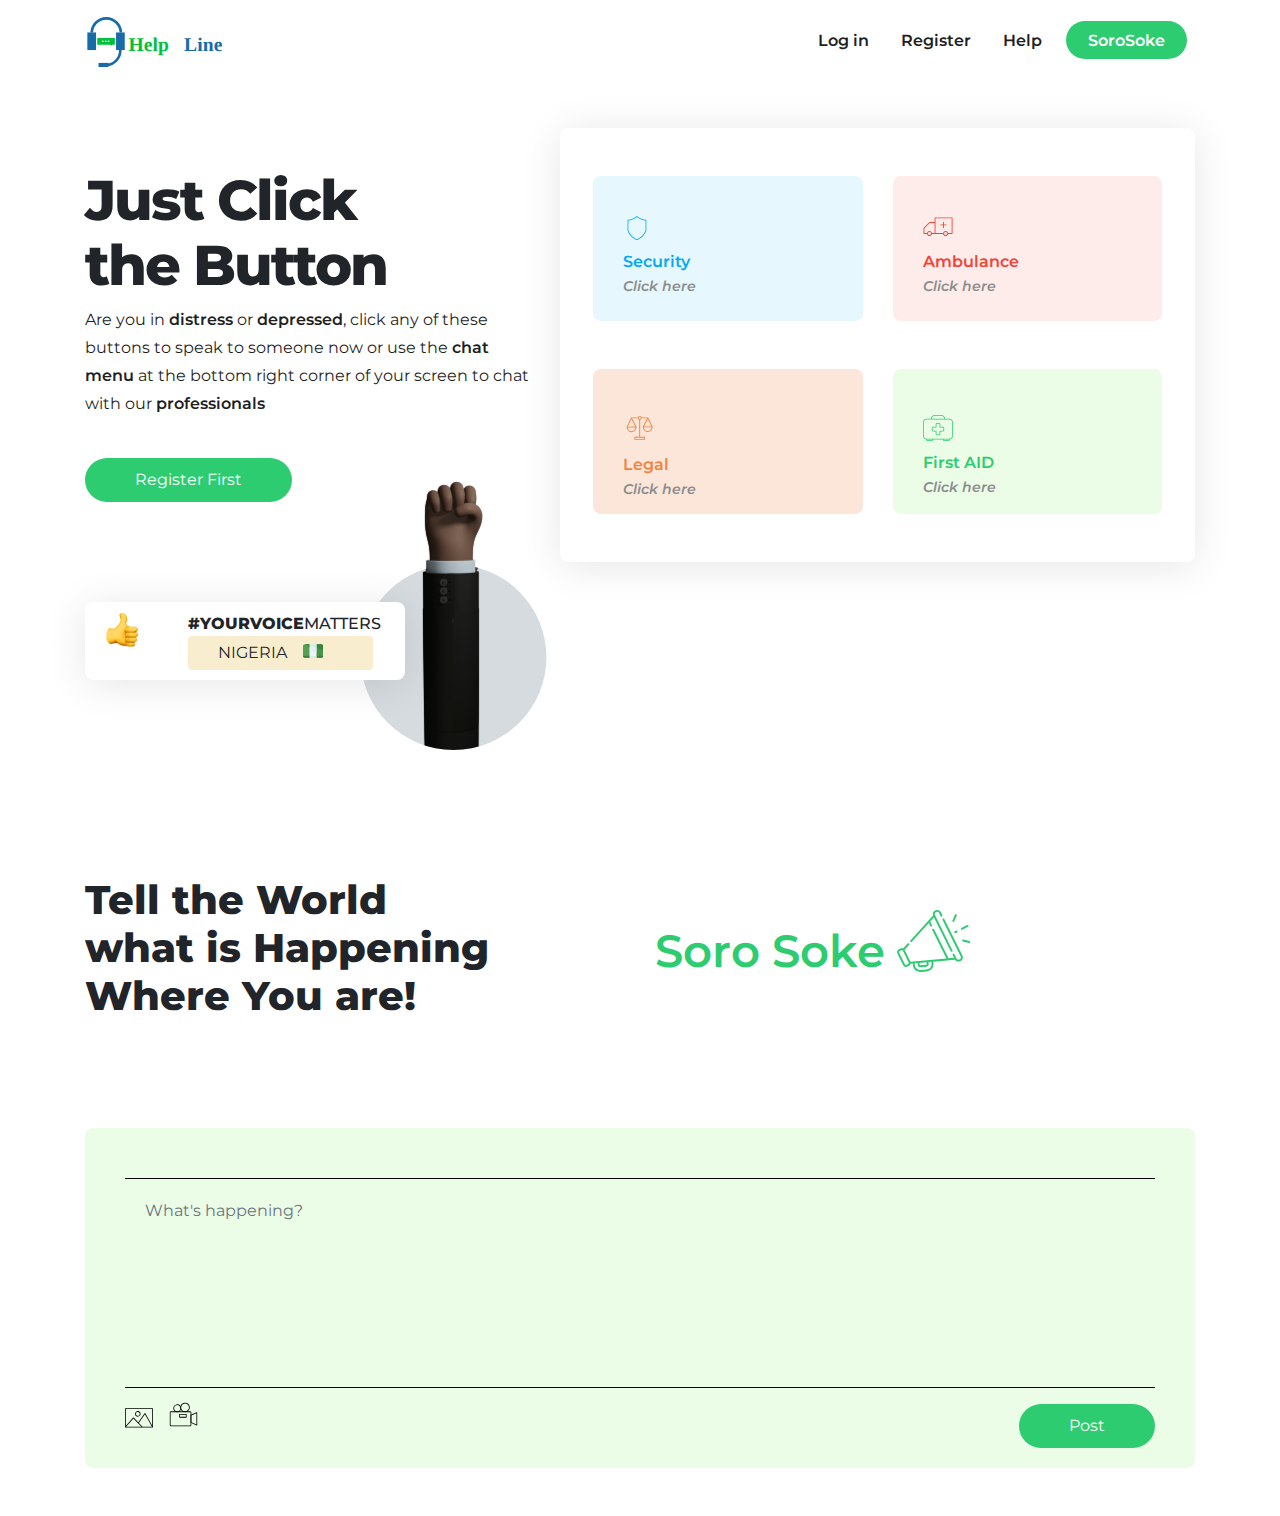
==== commit df2068ea: "new fix" ====
--- a/index.html
+++ b/index.html
@@ -10,6 +10,8 @@
      <link href="https://fonts.googleapis.com/css2?family=Montserrat&display=swap" rel="stylesheet">
      <!-- icons -->
      <link href="https://cdn.materialdesignicons.com/4.8.95/css/materialdesignicons.min.css" rel="stylesheet">
+     <!-- favicon -->
+     <link rel="icon" href="img/sorosoke.png" type="image/png" sizes="32x32">
      <!-- bootstrap -->
      <link href="bootstrap-4.5.3-dist/css/bootstrap.min.css" rel="stylesheet">
      <link href="style.css" rel="stylesheet">
@@ -190,7 +192,7 @@
                 <!-- first column -->
                 <div class="col-lg-5 mb-3">
                     <p class="d-sm-block d-lg-none">We are here because of you!</p>
-                    <h3 class="just_click" style="font-weight: 800; font-size: 52px;">Just Click<br> the Button</h3>
+                    <h3 class="just_click" style="font-weight: 800; line-height: 65px; letter-spacing: -2px; font-size: 56px;">Just Click<br> the Button</h3>
                     <p class="d-none d-md-block" style="color: #1F1F1F; line-height: 28px;">Are you in <span style="font-weight: 600;">distress</span> or <span style="font-weight: 600;">depressed</span>, click any of these buttons to speak to  someone now or use the <span style="font-weight: 600;">chat menu</span> at the bottom right corner of your screen to chat with our <span style="font-weight: 600;">professionals</span></p>
                     <p class="d-sm-block d-md-none d-lg-none" style="color: #1F1F1F; line-height: 28px;">Are you in <span style="font-weight: 600; color:#2ECC71;">distress,</span> click any of these buttons below to speak to someone now. Are you <span style=" font-weight: 600; color:#2ECC71;">Depressed?</span> Please use the <span style=" font-weight: 600; color:#2ECC71;">Chat Menu</span> at the bottom right corner of your screen to chat with a <span style=" font-weight: 600; color:#2ECC71;">Professional!</span></p>
                     <div class="d-none d-md-block">
--- a/style.css
+++ b/style.css
@@ -122,7 +122,7 @@
 
 
 .just_click{
-    margin-top: 50px;
+    margin-top: 40px;
 }
 
 /* Features of helpline design */
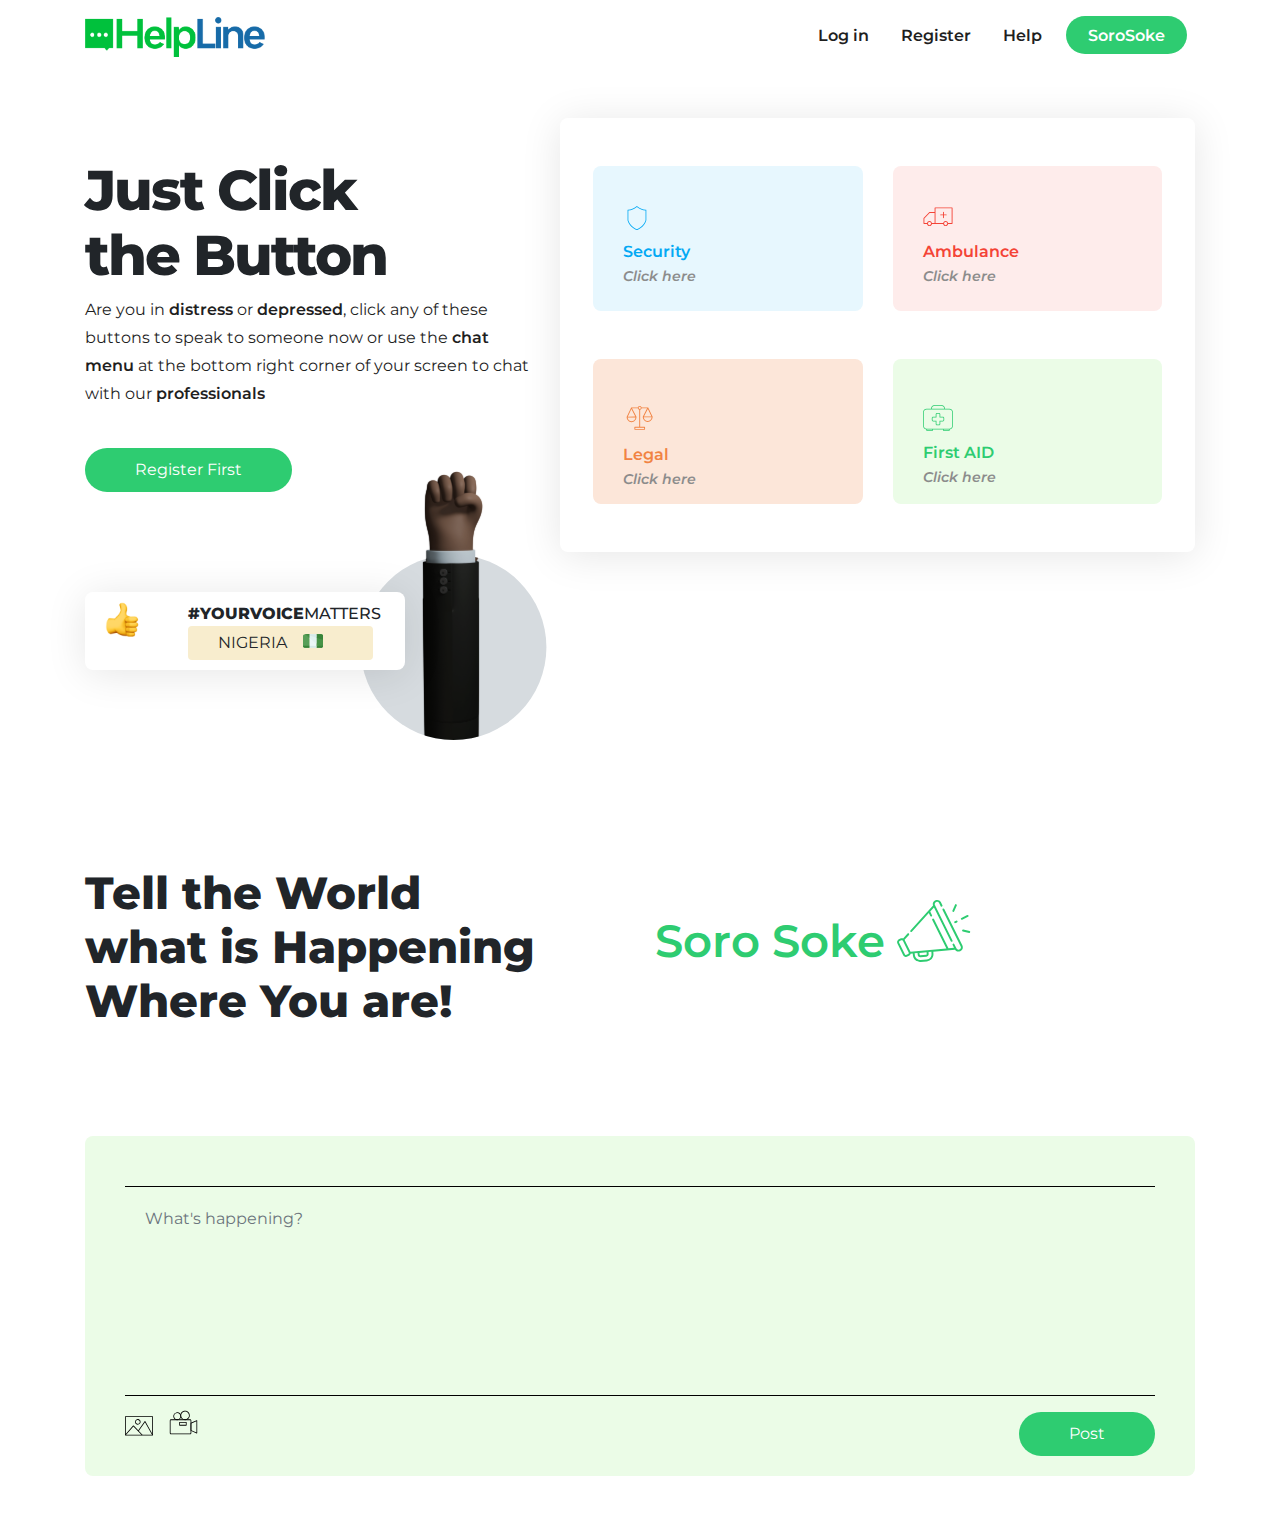
==== commit 8b4c0a35: "new fix" ====
--- a/index.html
+++ b/index.html
@@ -11,7 +11,7 @@
      <!-- icons -->
      <link href="https://cdn.materialdesignicons.com/4.8.95/css/materialdesignicons.min.css" rel="stylesheet">
      <!-- favicon -->
-     <link rel="icon" href="img/sorosoke.png" type="image/png" sizes="32x32">
+     <link rel="icon" href="img/helpline_iconn.png" type="image/png" sizes="32x32">
      <!-- bootstrap -->
      <link href="bootstrap-4.5.3-dist/css/bootstrap.min.css" rel="stylesheet">
      <link href="style.css" rel="stylesheet">
@@ -24,7 +24,7 @@
     <nav class="navbar navbar-expand-lg navbar-light">
         <div class="container">
             <a class="navbar-brand mt-1" href="index.html">
-                <img src="img/helpline_logo.svg" class="" width="150" height="50" alt="" loading="lazy">
+                <img src="img/helpline.png" width="180" height="40"  alt="" loading="lazy">
             </a>
             <button class="navbar-toggler" type="button" data-toggle="collapse" data-target="#navbarNav" aria-controls="navbarNav" aria-expanded="false" aria-label="Toggle navigation">
               <span class="navbar-toggler-icon"></span>
--- a/style.css
+++ b/style.css
@@ -186,7 +186,7 @@
 
 /* tell the world styles */
 .tell_heading{
-    font-size: 40px;
+    font-size: 45px;
     font-weight: 800;
 }
 .tell_text{
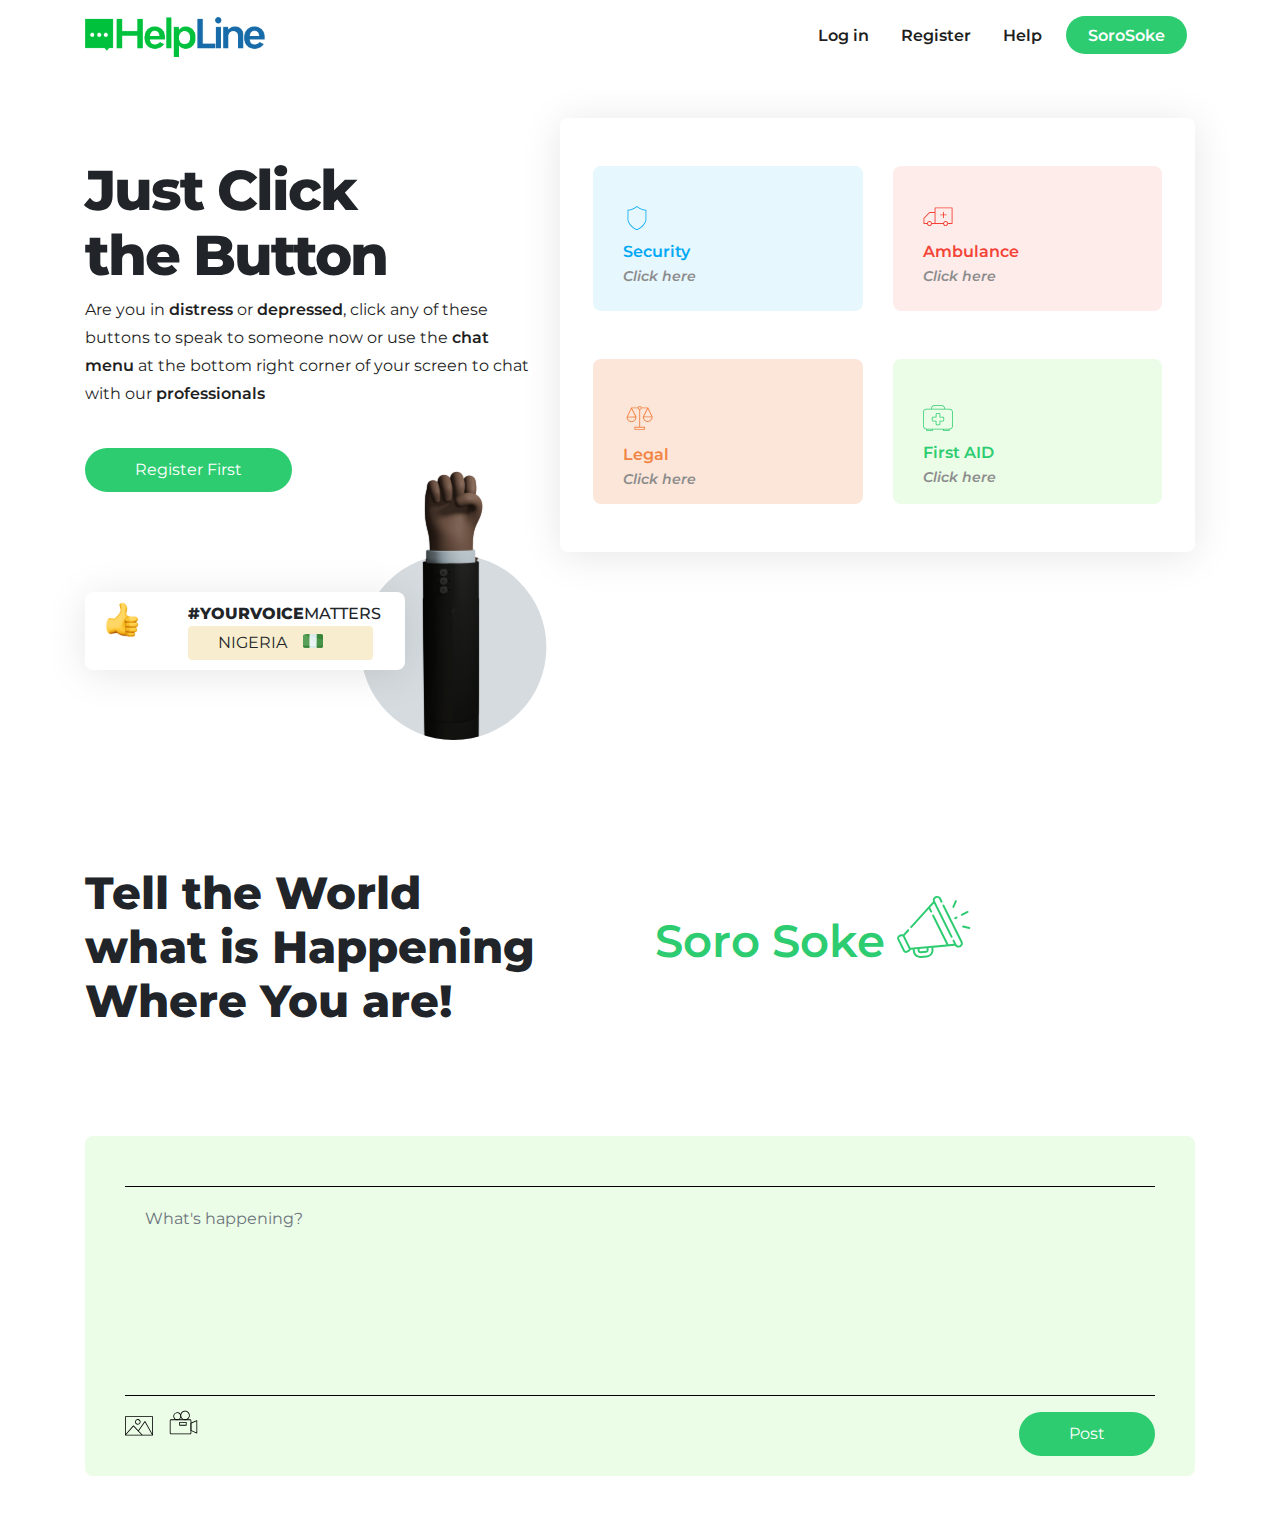
==== commit ac559d2e: "new fix" ====
--- a/index.html
+++ b/index.html
@@ -24,7 +24,7 @@
     <nav class="navbar navbar-expand-lg navbar-light">
         <div class="container">
             <a class="navbar-brand mt-1" href="index.html">
-                <img src="img/helpline.png" width="180" height="40"  alt="" loading="lazy">
+                <img src="img/helpline.png" class="logo"  alt="" loading="lazy">
             </a>
             <button class="navbar-toggler" type="button" data-toggle="collapse" data-target="#navbarNav" aria-controls="navbarNav" aria-expanded="false" aria-label="Toggle navigation">
               <span class="navbar-toggler-icon"></span>
@@ -192,9 +192,9 @@
                 <!-- first column -->
                 <div class="col-lg-5 mb-3">
                     <p class="d-sm-block d-lg-none">We are here because of you!</p>
-                    <h3 class="just_click" style="font-weight: 800; line-height: 65px; letter-spacing: -2px; font-size: 56px;">Just Click<br> the Button</h3>
+                    <h3 class="just_click" >Just Click<br> the Button</h3>
                     <p class="d-none d-md-block" style="color: #1F1F1F; line-height: 28px;">Are you in <span style="font-weight: 600;">distress</span> or <span style="font-weight: 600;">depressed</span>, click any of these buttons to speak to  someone now or use the <span style="font-weight: 600;">chat menu</span> at the bottom right corner of your screen to chat with our <span style="font-weight: 600;">professionals</span></p>
-                    <p class="d-sm-block d-md-none d-lg-none" style="color: #1F1F1F; line-height: 28px;">Are you in <span style="font-weight: 600; color:#2ECC71;">distress,</span> click any of these buttons below to speak to someone now. Are you <span style=" font-weight: 600; color:#2ECC71;">Depressed?</span> Please use the <span style=" font-weight: 600; color:#2ECC71;">Chat Menu</span> at the bottom right corner of your screen to chat with a <span style=" font-weight: 600; color:#2ECC71;">Professional!</span></p>
+                    <p class="d-sm-block d-md-none d-lg-none" style="color: #1F1F1F; line-height: 28px;">Are you in <span style="font-weight: 600; color:#2ECC71;">distress,</span> click any of the buttons below to speak to someone now. Are you <span style=" font-weight: 600; color:#2ECC71;">Depressed?</span> Please use the <span style=" font-weight: 600; color:#2ECC71;">Chat Menu</span> at the bottom right corner of your screen to chat with a <span style=" font-weight: 600; color:#2ECC71;">Professional!</span></p>
                     <div class="d-none d-md-block">
                     <a href="register.html" class="register_btn mt-4" style="text-decoration: none;">Register First</a>
                     </div>
@@ -314,7 +314,7 @@
                 <div class="col-lg-6">
                     <div style="display: flex;">
                         <h4 class="tell_text mt-5">Soro Soke</h4>
-                        <img class="ml-2 mt-4" src="img/megaphone.svg" class="" width="85" height="85">
+                        <img class="ml-2 megaphone" src="img/megaphone.svg" >
                     </div>
                 </div>
             </div>
--- a/style.css
+++ b/style.css
@@ -108,6 +108,11 @@
     opacity: .65;
 }
 
+.logo{
+    width: 180px;
+    height: 40px;
+}
+
 .section-adjust{
     margin-top: 100px;
 }
@@ -123,6 +128,10 @@
 
 .just_click{
     margin-top: 40px;
+    font-weight: 800;
+     line-height: 65px;
+     letter-spacing: -2px; 
+     font-size: 56px;
 }
 
 /* Features of helpline design */
@@ -194,6 +203,11 @@
     font-weight: 600;
     font-size: 45px;
     /* margin-top: 45px; */
+}
+.megaphone{
+    width: 85px;
+    height: 85px;
+    margin-top: 20px;
 }
 
 /* message box */
@@ -279,6 +293,10 @@
 @media (max-width: 767px) { 
     .just_click{
         margin-top: 5px;
+        font-weight: 800;
+        line-height: 50px;
+        letter-spacing: -2px; 
+        font-size: 40px;
     }
     .register_box{
         background: #FFFFFF;
@@ -299,4 +317,25 @@
     .section-adjust{
         margin-top: 60px;
     }
+    .tell_heading{
+        font-size: 30px;
+        font-weight: 800;
+        line-height: 40px;
+    }
+    .tell_text{
+        color: #2ECC71;
+        font-weight: 600;
+        font-size: 30px;
+        line-height: 50px;
+    }
+    .megaphone{
+        width: 50px;
+        height: 50px;
+        margin-top: 42px;
+    }
+    .logo{
+        width: 120px;
+        height: 30px;
+    }
+    
 }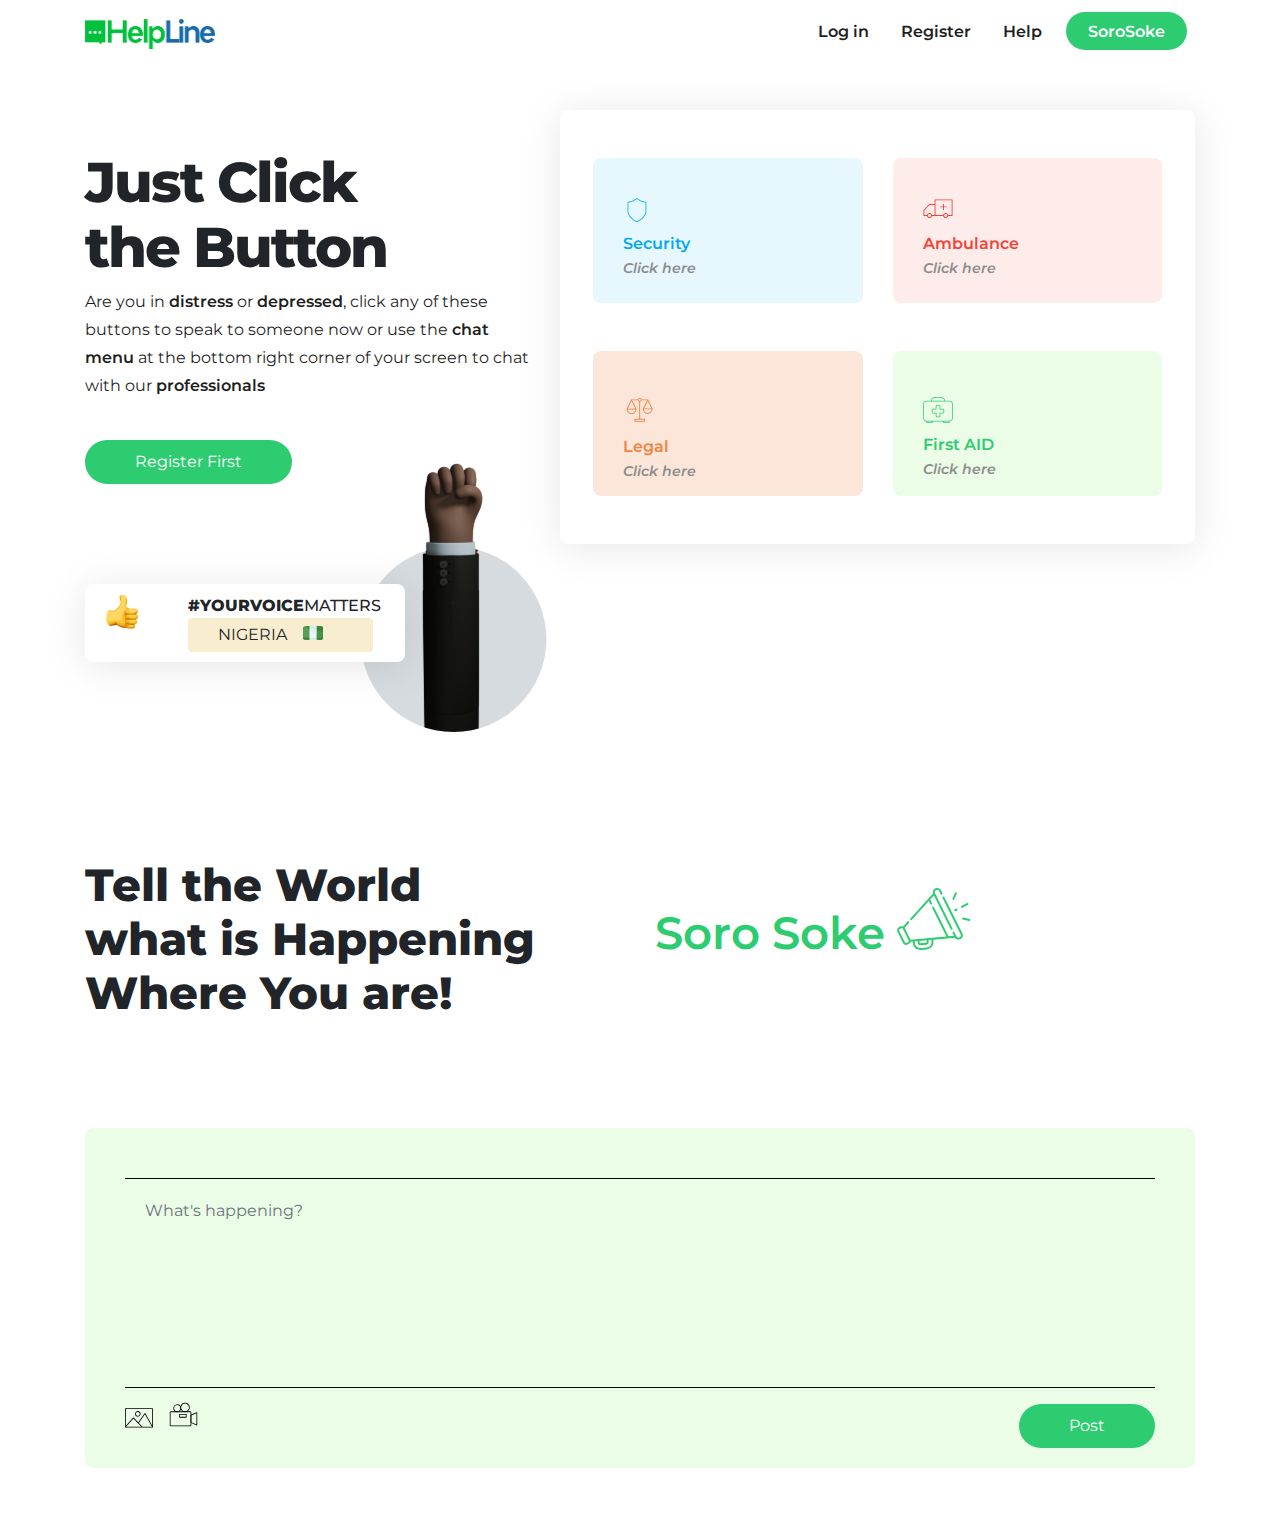
==== commit 6bb98897: "new fix" ====
--- a/index.html
+++ b/index.html
@@ -67,7 +67,7 @@
 
                <!-- list of all states -->
                <div id="states">
-               
+              
                </div>
             
     
@@ -415,22 +415,33 @@
                         var result = data
                         $('#states').empty() 
                         $('.back_icon').show() 
-                        for(i = 0; i < result.length; i++){  
-                                var res = result[i].location
-                                var phone = result[i].phone
-                                var statesDiv = `<div class="states" style="display: flex;">
-                                                <div class="form-check">
-                                                    <input class="form-check-input" onchange="Dial(${phone})"  type="radio" name="states" id="states" value="${res}">
-                                                    <label class="form-check-label ml-3" for="states">
-                                                        ${res}
-                                                    </label>
-                                                </div>
-                                                <p class="mb-0 ml-5">${phone}</p>
-                                            </div>`
-
-                                $('#states').append(statesDiv);
-
+                        if(result.length == 0){
+                            $('#states').append('<p class="text-center mt-2" style="font-style: italic;">No results found</p>')
+                        }
+                        else{
+
+                            for(i = 0; i < result.length; i++){
+                            console.log(result.length)
+                        
+                            var res = result[i].location
+                            var phone = result[i].phone
+                            var statesDiv = `<div class="states" style="display: flex;">
+                                            <div class="form-check">
+                                                <input class="form-check-input" onchange="Dial(${phone})"  type="radio" name="states" id="states" value="${res}">
+                                                <label class="form-check-label ml-3" for="states">
+                                                    ${res}
+                                                </label>
+                                            </div>
+                                            <p class="mb-0 ml-5">${phone}</p>
+                                        </div>`
+
+                            $('#states').append(statesDiv);
+              
                             }
+
+
+                        }
+                       
                     },  
                     complete: function(jqXHR) {
                     
@@ -531,7 +542,11 @@
                         var result = data
                         $('#ambulanceStates').empty() 
                         $('.ambulanceBack').show() 
-                        for(i = 0; i < result.length; i++){  
+                        if(result.length == 0){
+                            $('#ambulanceStates').append('<p class="text-center mt-2" style="font-style: italic;">No results found</p>')
+                        }
+                        else{
+                            for(i = 0; i < result.length; i++){  
                                 var res = result[i].location
                                 var phone = result[i].phone
                                 var statesDiv = `<div class="states" style="display: flex;">
@@ -547,6 +562,8 @@
                                 $('#ambulanceStates').append(statesDiv);
 
                             }
+                        }
+                      
                     },  
                     complete: function(jqXHR) {
                     
@@ -620,7 +637,11 @@
                         var result = data
                         $('#legalStates').empty() 
                         $('.legalBack').show() 
-                        for(i = 0; i < result.length; i++){  
+                        if(result.length == 0){
+                            $('#legalStates').append('<p class="text-center mt-2" style="font-style: italic;">No results found</p>')
+                        }
+                        else{
+                            for(i = 0; i < result.length; i++){  
                                 var res = result[i].location
                                 var phone = result[i].phone
                                 var statesDiv = `<div class="states" style="display: flex;">
@@ -636,6 +657,8 @@
                                 $('#legalStates').append(statesDiv);
 
                             }
+                        }
+                     
                     },  
                     complete: function(jqXHR) {
                     
@@ -710,7 +733,11 @@
                         var result = data
                         $('#aidStates').empty() 
                         $('.aidBack').show() 
-                        for(i = 0; i < result.length; i++){  
+                        if(result.length == 0){
+                            $('#aidStates').append('<p class="text-center mt-2" style="font-style: italic;">No results found</p>')
+                        }
+                        else{
+                            for(i = 0; i < result.length; i++){  
                                 var res = result[i].location
                                 var phone = result[i].phone
                                 var statesDiv = `<div class="states" style="display: flex;">
@@ -726,6 +753,8 @@
                                 $('#aidStates').append(statesDiv);
 
                             }
+
+                        } 
                     },  
                     complete: function(jqXHR) {
                     
--- a/style.css
+++ b/style.css
@@ -109,8 +109,8 @@
 }
 
 .logo{
-    width: 180px;
-    height: 40px;
+    width: 130px;
+    height: 30px;
 }
 
 .section-adjust{
